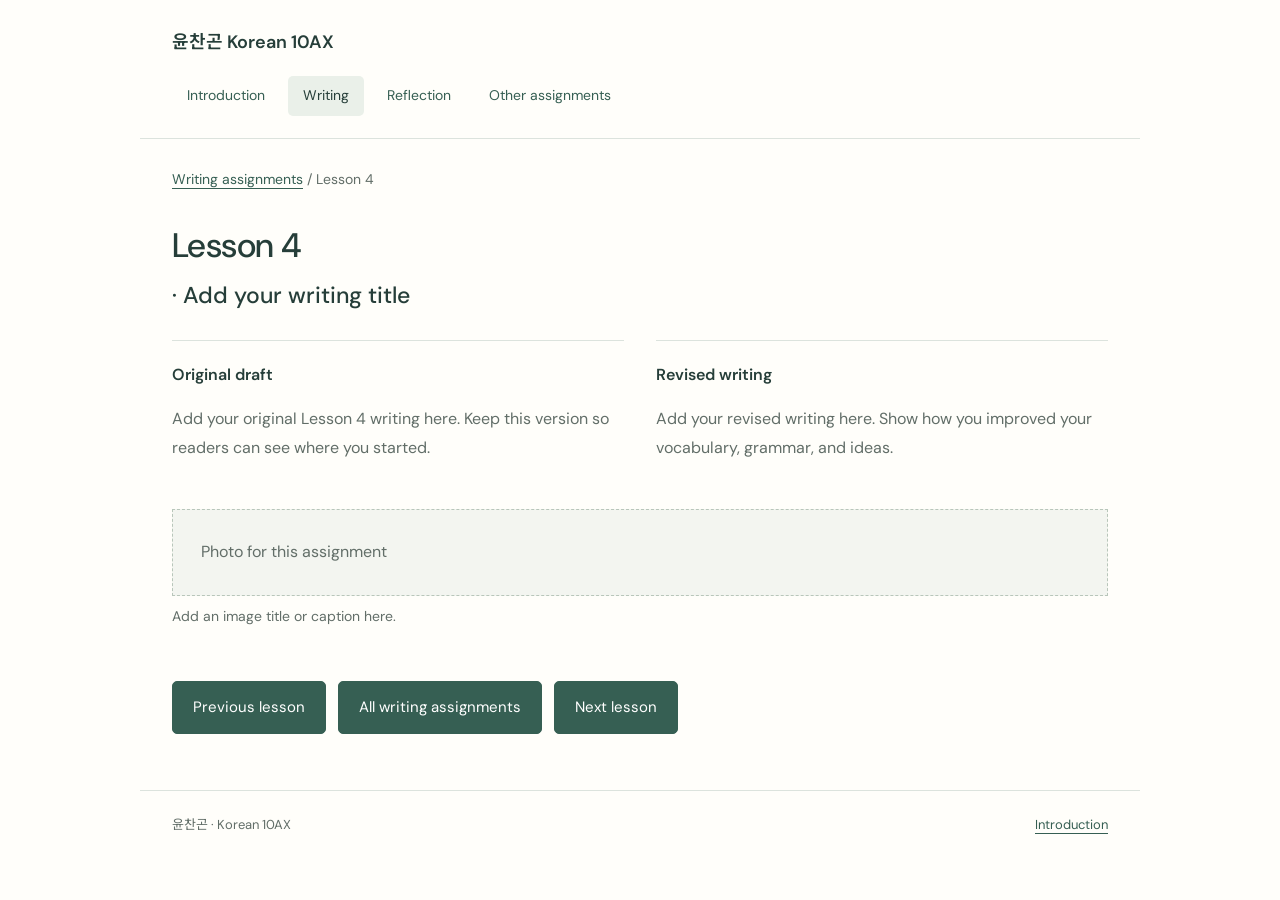
==== lesson-4.html @ b473e0be "Add separate assignment pages, Lesson 2 writing and photos, and portrait" ====
<!DOCTYPE html>
<html lang="en">
<head><meta charset="UTF-8"><meta name="viewport" content="width=device-width, initial-scale=1"><meta name="description" content="윤찬곤’s Korean 10AX class portfolio."><title>Lesson 4 | 윤찬곤 Korean 10AX</title><link rel="stylesheet" href="design.css"></head>
<body><header><a class="brand" href="index.html">윤찬곤 Korean 10AX</a><nav aria-label="Main navigation"><a class="nav-button" href="index.html">Introduction</a><a class="nav-button" href="writing.html" aria-current="page">Writing</a><a class="nav-button" href="reflection.html">Reflection</a><a class="nav-button" href="assignments.html">Other assignments</a></nav></header>
<main><p class="breadcrumb"><a href="writing.html">Writing assignments</a> / Lesson 4</p><article class="lesson" id="lesson-4"><div class="lesson-heading"><div><h1>Lesson 4 <span>· Add your writing title</span></h1></div></div><div class="versions"><section><h4>Original draft</h4><p class="placeholder">Add your original Lesson 4 writing here. Keep this version so readers can see where you started.</p></section><section><h4>Revised writing</h4><p class="placeholder">Add your revised writing here. Show how you improved your vocabulary, grammar, and ideas.</p></section></div><figure><div class="image-placeholder">Photo for this assignment</div><figcaption>Add an image title or caption here.</figcaption></figure></article><div class="page-buttons"><a class="button" href="lesson-3.html">Previous lesson</a><a class="button" href="writing.html">All writing assignments</a><a class="button" href="lesson-5.html">Next lesson</a></div></main><footer><span>윤찬곤 · Korean 10AX</span><a href="index.html">Introduction</a></footer></body></html>
---- design.css ----
@import url('https://fonts.googleapis.com/css2?family=DM+Sans:wght@400;500;600;700&family=Noto+Sans+KR:wght@400;500;600&display=swap');
:root { --ink: #263e39; --accent: #365f53; --muted: #626e68; --line: #dce3dd; --paper: #fffefa; --tint: #eaf0e9; }
* { box-sizing: border-box; }
body { margin: 0; color: var(--ink); background: var(--paper); font-family: 'DM Sans', 'Noto Sans KR', sans-serif; font-size: 16px; line-height: 1.8; }
a { color: var(--accent); text-underline-offset: 4px; }
header, main, footer { max-width: 1000px; margin: auto; padding-left: 32px; padding-right: 32px; }
header { padding-top: 26px; padding-bottom: 22px; border-bottom: 1px solid var(--line); }
.brand { color: var(--ink); text-decoration: none; font-weight: 600; font-size: 18px; }
nav { display: flex; flex-wrap: wrap; gap: 8px; margin-top: 18px; }
.nav-button { padding: 7px 15px; text-decoration: none; border-radius: 5px; font-size: 14px; }
.nav-button[aria-current="page"], .nav-button:hover { background: var(--tint); color: var(--ink); }
main { min-height: 65vh; padding-bottom: 56px; }
.hero { padding: 48px 32px; margin: 32px 0; background: var(--tint); border-top: 3px solid var(--accent); border-radius: 4px; }
h1, h2 { font-weight: 500; line-height: 1.4; }
h1 { font-size: 34px; margin: 0 0 14px; letter-spacing: -.6px; }
h2 { font-size: 25px; margin: 0 0 16px; }
h3 { font-size: 20px; }
h1 span { display: block; font-size: 23px; margin-top: 10px; letter-spacing: 0; }
h4 { font-size: 16px; margin: 0 0 16px; font-weight: 600; }
p { margin: 0 0 18px; }
.eyebrow { color: var(--accent); font-size: 12px; font-weight: 600; letter-spacing: 1.5px; }
.hero > p:last-child { margin: 0; color: var(--muted); }
.about { padding: 12px 0 32px; margin-bottom: 32px; border-bottom: 1px solid var(--line); }
.introduction { max-width: 720px; font-size: 18px; line-height: 2; word-break: keep-all; overflow-wrap: anywhere; }
.page-heading, .reflection { padding-top: 40px; }
.page-heading > p, .placeholder, figcaption, .breadcrumb { color: var(--muted); }
.page-buttons { display: flex; flex-wrap: wrap; gap: 12px; margin-top: 28px; }
.button { display: inline-block; padding: 12px 20px; background: var(--accent); color: white; text-decoration: none; border: 1px solid var(--accent); border-radius: 5px; font-size: 15px; }
.button:hover { background: #294b41; }
.breadcrumb { margin-top: 28px; font-size: 14px; }
.lesson { padding: 12px 0 24px; }
.assignment-prompt { padding: 22px; margin: 28px 0; background: #f1f4ef; border-left: 3px solid #99af9f; }
.assignment-prompt p:last-child { margin-bottom: 0; }
.versions { display: grid; grid-template-columns: 1fr 1fr; gap: 32px; margin-top: 28px; }
.versions section { min-width: 0; border-top: 1px solid var(--line); padding-top: 20px; overflow-wrap: anywhere; }
figure { margin: 28px 0 0; }
figure img { display: block; max-width: 100%; height: auto; border-radius: 4px; }
figcaption { font-size: 14px; margin-top: 8px; }
.image-placeholder, .empty-state { padding: 28px; background: #f3f5f0; border: 1px dashed #b8c6ba; color: var(--muted); }
.empty-state p { margin: 0; }
.reflection-paper { border-top: 1px solid var(--line); margin-top: 30px; padding-top: 20px; }
footer { border-top: 1px solid var(--line); padding-top: 22px; padding-bottom: 26px; display: flex; justify-content: space-between; flex-wrap: wrap; gap: 12px; color: var(--muted); font-size: 13px; }
a:focus-visible { outline: 3px solid #a47836; outline-offset: 4px; }
@media (max-width: 600px) {
 header, main, footer { padding-left: 20px; padding-right: 20px; }
 h1 { font-size: 28px; }
 h1 span { font-size: 20px; }
 .hero { padding: 32px 22px; }
 .nav-button { padding: 7px 10px; }
 .versions { grid-template-columns: 1fr; gap: 20px; }
 .introduction { font-size: 17px; }
}

.portrait { float: right; width: 190px; margin: 0 0 20px 32px; }
.about::after { content: ""; display: table; clear: both; }
.lesson-gallery { display: grid; grid-template-columns: 1fr 1fr; gap: 24px; align-items: start; }
.draft-note { color: var(--muted); font-size: 13px; line-height: 1.6; }
@media (max-width: 600px) {
 .portrait { float: none; width: 170px; margin: 0 0 24px; }
 .lesson-gallery { grid-template-columns: 1fr; gap: 0; }
}
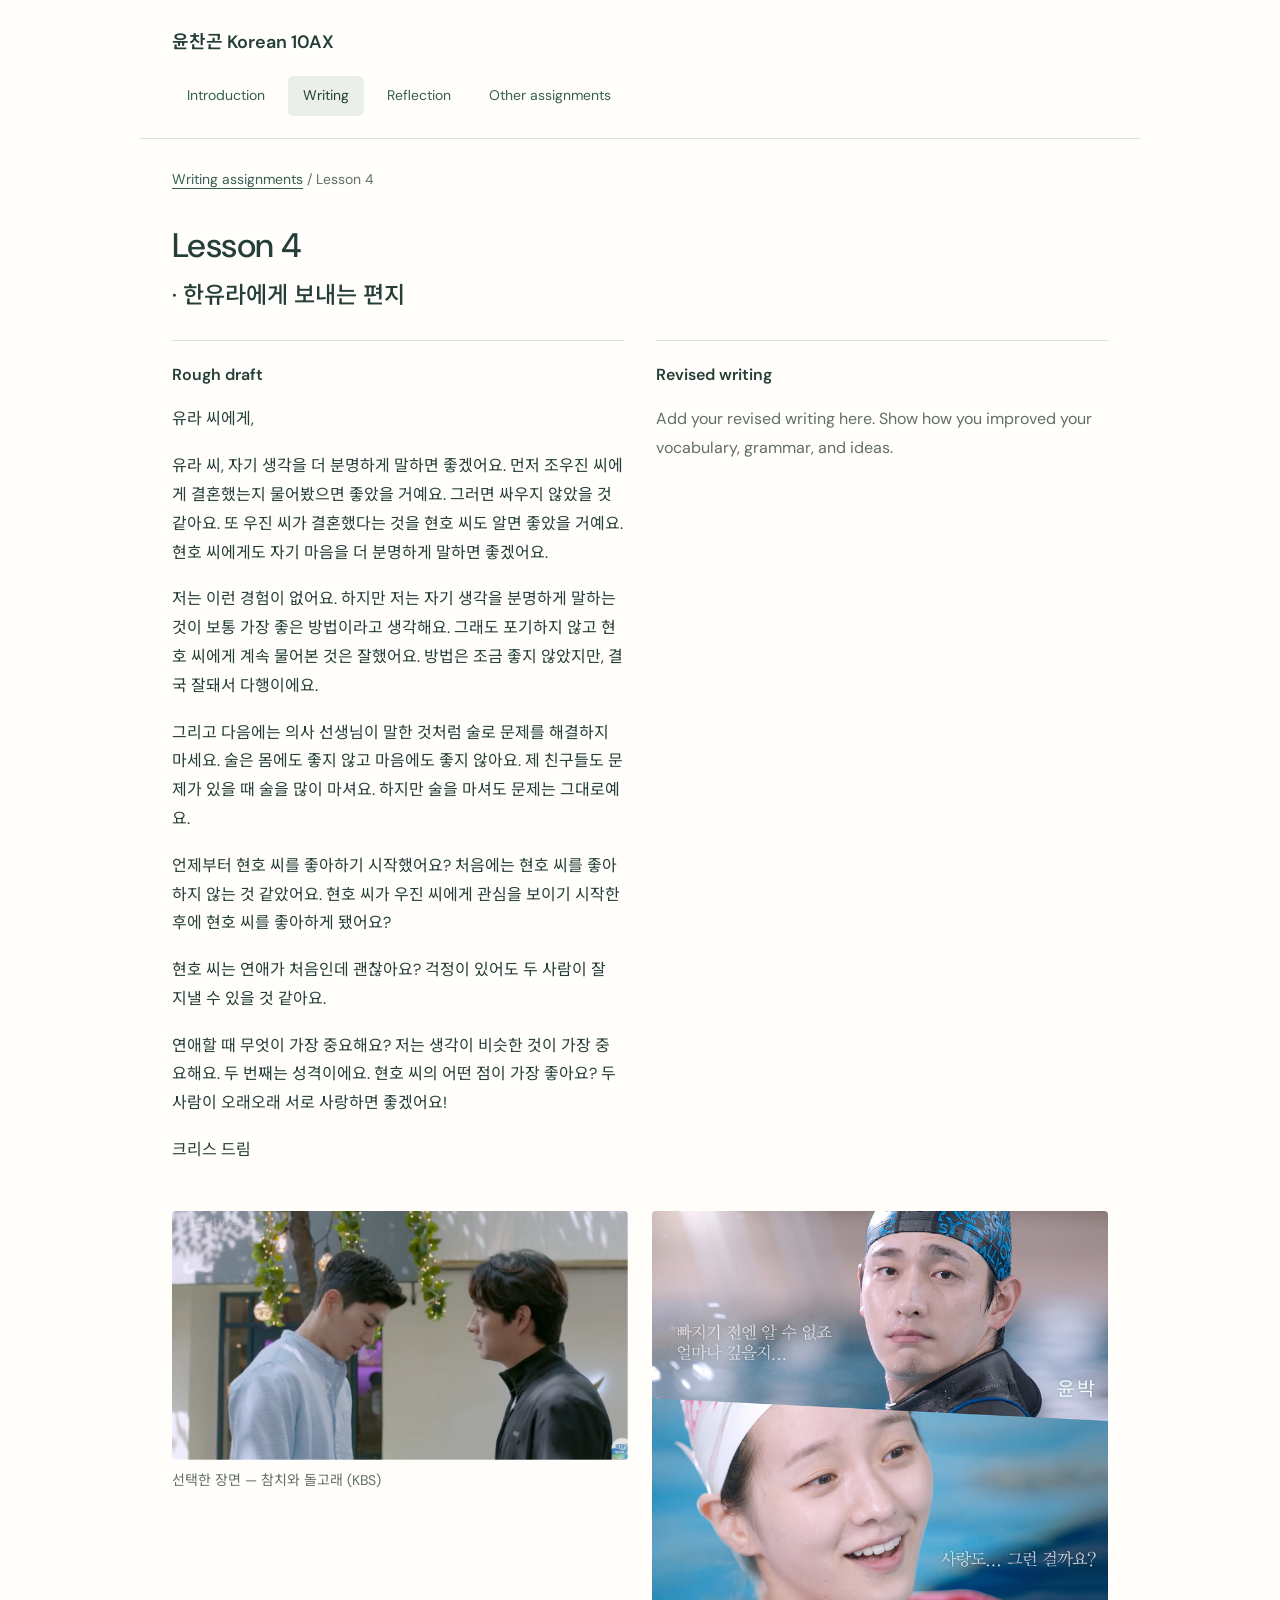
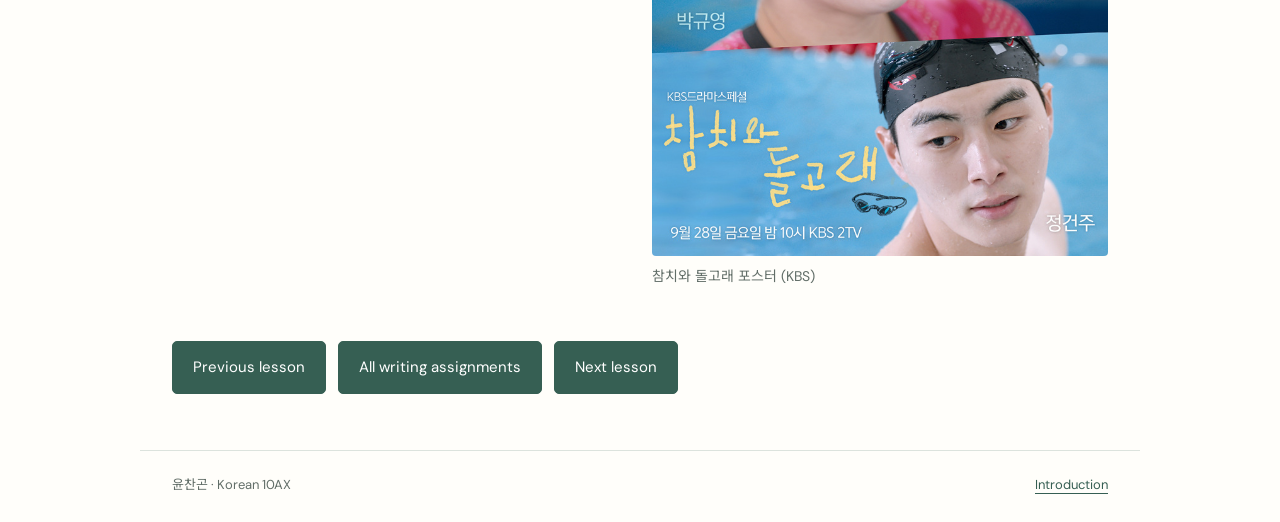
==== commit dd09aed1: "Add simple Korean Lesson 4 rough draft and drama images" ====
--- a/lesson-4.html
+++ b/lesson-4.html
@@ -2,4 +2,4 @@
 <html lang="en">
 <head><meta charset="UTF-8"><meta name="viewport" content="width=device-width, initial-scale=1"><meta name="description" content="윤찬곤’s Korean 10AX class portfolio."><title>Lesson 4 | 윤찬곤 Korean 10AX</title><link rel="stylesheet" href="design.css"></head>
 <body><header><a class="brand" href="index.html">윤찬곤 Korean 10AX</a><nav aria-label="Main navigation"><a class="nav-button" href="index.html">Introduction</a><a class="nav-button" href="writing.html" aria-current="page">Writing</a><a class="nav-button" href="reflection.html">Reflection</a><a class="nav-button" href="assignments.html">Other assignments</a></nav></header>
-<main><p class="breadcrumb"><a href="writing.html">Writing assignments</a> / Lesson 4</p><article class="lesson" id="lesson-4"><div class="lesson-heading"><div><h1>Lesson 4 <span>· Add your writing title</span></h1></div></div><div class="versions"><section><h4>Original draft</h4><p class="placeholder">Add your original Lesson 4 writing here. Keep this version so readers can see where you started.</p></section><section><h4>Revised writing</h4><p class="placeholder">Add your revised writing here. Show how you improved your vocabulary, grammar, and ideas.</p></section></div><figure><div class="image-placeholder">Photo for this assignment</div><figcaption>Add an image title or caption here.</figcaption></figure></article><div class="page-buttons"><a class="button" href="lesson-3.html">Previous lesson</a><a class="button" href="writing.html">All writing assignments</a><a class="button" href="lesson-5.html">Next lesson</a></div></main><footer><span>윤찬곤 · Korean 10AX</span><a href="index.html">Introduction</a></footer></body></html>+<main><p class="breadcrumb"><a href="writing.html">Writing assignments</a> / Lesson 4</p><article class="lesson" id="lesson-4"><div class="lesson-heading"><div><h1>Lesson 4 <span>· 한유라에게 보내는 편지</span></h1></div></div><div class="versions"><section lang="ko"><h4 lang="en">Rough draft</h4><p>유라 씨에게,</p><p>유라 씨, 자기 생각을 더 분명하게 말하면 좋겠어요. 먼저 조우진 씨에게 결혼했는지 물어봤으면 좋았을 거예요. 그러면 싸우지 않았을 것 같아요. 또 우진 씨가 결혼했다는 것을 현호 씨도 알면 좋았을 거예요. 현호 씨에게도 자기 마음을 더 분명하게 말하면 좋겠어요.</p><p>저는 이런 경험이 없어요. 하지만 저는 자기 생각을 분명하게 말하는 것이 보통 가장 좋은 방법이라고 생각해요. 그래도 포기하지 않고 현호 씨에게 계속 물어본 것은 잘했어요. 방법은 조금 좋지 않았지만, 결국 잘돼서 다행이에요.</p><p>그리고 다음에는 의사 선생님이 말한 것처럼 술로 문제를 해결하지 마세요. 술은 몸에도 좋지 않고 마음에도 좋지 않아요. 제 친구들도 문제가 있을 때 술을 많이 마셔요. 하지만 술을 마셔도 문제는 그대로예요.</p><p>언제부터 현호 씨를 좋아하기 시작했어요? 처음에는 현호 씨를 좋아하지 않는 것 같았어요. 현호 씨가 우진 씨에게 관심을 보이기 시작한 후에 현호 씨를 좋아하게 됐어요?</p><p>현호 씨는 연애가 처음인데 괜찮아요? 걱정이 있어도 두 사람이 잘 지낼 수 있을 것 같아요.</p><p>연애할 때 무엇이 가장 중요해요? 저는 생각이 비슷한 것이 가장 중요해요. 두 번째는 성격이에요. 현호 씨의 어떤 점이 가장 좋아요? 두 사람이 오래오래 서로 사랑하면 좋겠어요!</p><p>크리스 드림</p></section><section><h4>Revised writing</h4><p class="placeholder">Add your revised writing here. Show how you improved your vocabulary, grammar, and ideas.</p></section></div><div class="lesson-gallery"><figure><img src="images/L4_Chosen_Scene.png" alt="Two characters talking in a scene from Tuna and Dolphin" width="547" height="299" loading="lazy"><figcaption lang="ko">선택한 장면 — 참치와 돌고래 (KBS)</figcaption></figure><figure><img src="images/L4_KBS_Drama_Special-_Tuna_and_Dolphin-p01.jpg" alt="KBS drama poster for Tuna and Dolphin" width="724" height="1024" loading="lazy"><figcaption lang="ko">참치와 돌고래 포스터 (KBS)</figcaption></figure></div></article><div class="page-buttons"><a class="button" href="lesson-3.html">Previous lesson</a><a class="button" href="writing.html">All writing assignments</a><a class="button" href="lesson-5.html">Next lesson</a></div></main><footer><span>윤찬곤 · Korean 10AX</span><a href="index.html">Introduction</a></footer></body></html>
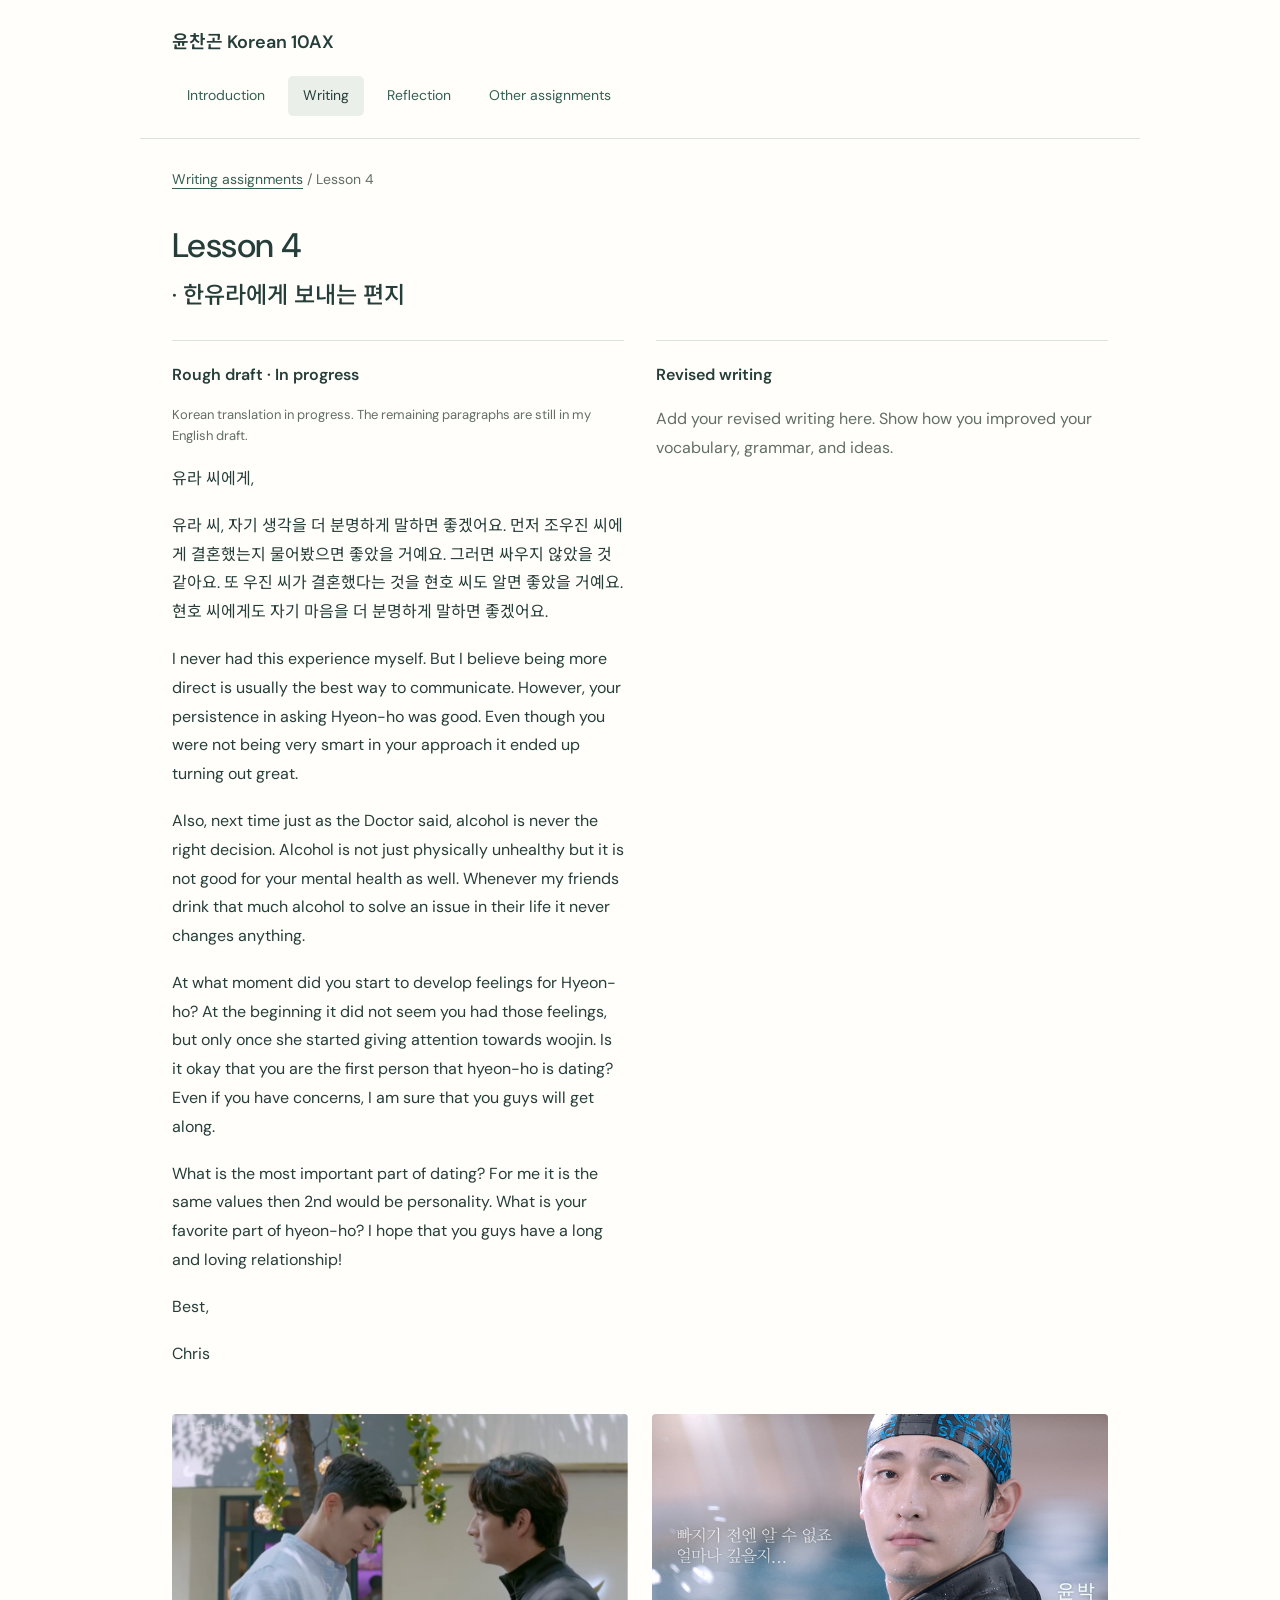
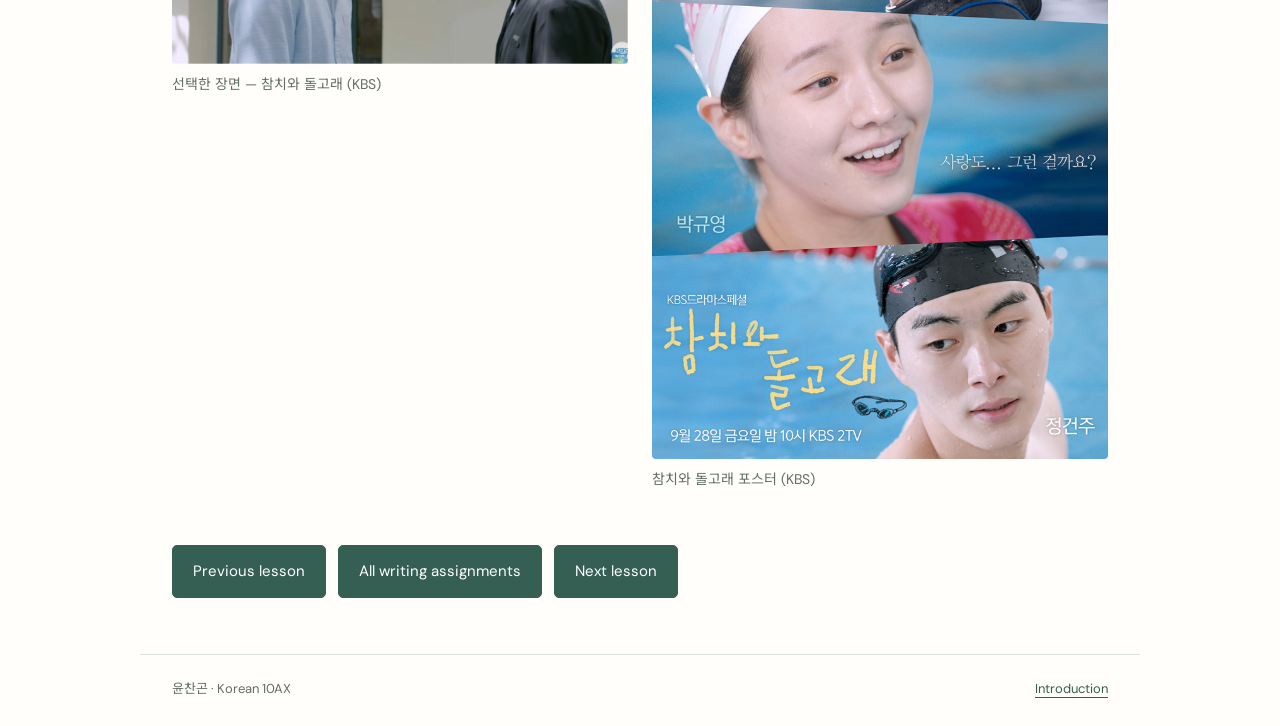
==== commit d456ffa0: "Show Lesson 4 as unfinished Korean translation with English remainder" ====
--- a/lesson-4.html
+++ b/lesson-4.html
@@ -2,4 +2,4 @@
 <html lang="en">
 <head><meta charset="UTF-8"><meta name="viewport" content="width=device-width, initial-scale=1"><meta name="description" content="윤찬곤’s Korean 10AX class portfolio."><title>Lesson 4 | 윤찬곤 Korean 10AX</title><link rel="stylesheet" href="design.css"></head>
 <body><header><a class="brand" href="index.html">윤찬곤 Korean 10AX</a><nav aria-label="Main navigation"><a class="nav-button" href="index.html">Introduction</a><a class="nav-button" href="writing.html" aria-current="page">Writing</a><a class="nav-button" href="reflection.html">Reflection</a><a class="nav-button" href="assignments.html">Other assignments</a></nav></header>
-<main><p class="breadcrumb"><a href="writing.html">Writing assignments</a> / Lesson 4</p><article class="lesson" id="lesson-4"><div class="lesson-heading"><div><h1>Lesson 4 <span>· 한유라에게 보내는 편지</span></h1></div></div><div class="versions"><section lang="ko"><h4 lang="en">Rough draft</h4><p>유라 씨에게,</p><p>유라 씨, 자기 생각을 더 분명하게 말하면 좋겠어요. 먼저 조우진 씨에게 결혼했는지 물어봤으면 좋았을 거예요. 그러면 싸우지 않았을 것 같아요. 또 우진 씨가 결혼했다는 것을 현호 씨도 알면 좋았을 거예요. 현호 씨에게도 자기 마음을 더 분명하게 말하면 좋겠어요.</p><p>저는 이런 경험이 없어요. 하지만 저는 자기 생각을 분명하게 말하는 것이 보통 가장 좋은 방법이라고 생각해요. 그래도 포기하지 않고 현호 씨에게 계속 물어본 것은 잘했어요. 방법은 조금 좋지 않았지만, 결국 잘돼서 다행이에요.</p><p>그리고 다음에는 의사 선생님이 말한 것처럼 술로 문제를 해결하지 마세요. 술은 몸에도 좋지 않고 마음에도 좋지 않아요. 제 친구들도 문제가 있을 때 술을 많이 마셔요. 하지만 술을 마셔도 문제는 그대로예요.</p><p>언제부터 현호 씨를 좋아하기 시작했어요? 처음에는 현호 씨를 좋아하지 않는 것 같았어요. 현호 씨가 우진 씨에게 관심을 보이기 시작한 후에 현호 씨를 좋아하게 됐어요?</p><p>현호 씨는 연애가 처음인데 괜찮아요? 걱정이 있어도 두 사람이 잘 지낼 수 있을 것 같아요.</p><p>연애할 때 무엇이 가장 중요해요? 저는 생각이 비슷한 것이 가장 중요해요. 두 번째는 성격이에요. 현호 씨의 어떤 점이 가장 좋아요? 두 사람이 오래오래 서로 사랑하면 좋겠어요!</p><p>크리스 드림</p></section><section><h4>Revised writing</h4><p class="placeholder">Add your revised writing here. Show how you improved your vocabulary, grammar, and ideas.</p></section></div><div class="lesson-gallery"><figure><img src="images/L4_Chosen_Scene.png" alt="Two characters talking in a scene from Tuna and Dolphin" width="547" height="299" loading="lazy"><figcaption lang="ko">선택한 장면 — 참치와 돌고래 (KBS)</figcaption></figure><figure><img src="images/L4_KBS_Drama_Special-_Tuna_and_Dolphin-p01.jpg" alt="KBS drama poster for Tuna and Dolphin" width="724" height="1024" loading="lazy"><figcaption lang="ko">참치와 돌고래 포스터 (KBS)</figcaption></figure></div></article><div class="page-buttons"><a class="button" href="lesson-3.html">Previous lesson</a><a class="button" href="writing.html">All writing assignments</a><a class="button" href="lesson-5.html">Next lesson</a></div></main><footer><span>윤찬곤 · Korean 10AX</span><a href="index.html">Introduction</a></footer></body></html>+<main><p class="breadcrumb"><a href="writing.html">Writing assignments</a> / Lesson 4</p><article class="lesson" id="lesson-4"><div class="lesson-heading"><div><h1>Lesson 4 <span>· 한유라에게 보내는 편지</span></h1></div></div><div class="versions"><section><h4>Rough draft · In progress</h4><p class="draft-note">Korean translation in progress. The remaining paragraphs are still in my English draft.</p><div lang="ko"><p>유라 씨에게,</p><p>유라 씨, 자기 생각을 더 분명하게 말하면 좋겠어요. 먼저 조우진 씨에게 결혼했는지 물어봤으면 좋았을 거예요. 그러면 싸우지 않았을 것 같아요. 또 우진 씨가 결혼했다는 것을 현호 씨도 알면 좋았을 거예요. 현호 씨에게도 자기 마음을 더 분명하게 말하면 좋겠어요.</p></div><div lang="en"><p>I never had this experience myself. But I believe being more direct is usually the best way to communicate. However, your persistence in asking Hyeon-ho was good. Even though you were not being very smart in your approach it ended up turning out great.</p><p>Also, next time just as the Doctor said, alcohol is never the right decision. Alcohol is not just physically unhealthy but it is not good for your mental health as well. Whenever my friends drink that much alcohol to solve an issue in their life it never changes anything.</p><p>At what moment did you start to develop feelings for Hyeon-ho? At the beginning it did not seem you had those feelings, but only once she started giving attention towards woojin. Is it okay that you are the first person that hyeon-ho is dating? Even if you have concerns, I am sure that you guys will get along.</p><p>What is the most important part of dating? For me it is the same values then 2nd would be personality. What is your favorite part of hyeon-ho? I hope that you guys have a long and loving relationship!</p><p>Best,</p><p>Chris</p></div></section><section><h4>Revised writing</h4><p class="placeholder">Add your revised writing here. Show how you improved your vocabulary, grammar, and ideas.</p></section></div><div class="lesson-gallery"><figure><img src="images/L4_Chosen_Scene.png" alt="Two characters talking in a scene from Tuna and Dolphin" width="547" height="299" loading="lazy"><figcaption lang="ko">선택한 장면 — 참치와 돌고래 (KBS)</figcaption></figure><figure><img src="images/L4_KBS_Drama_Special-_Tuna_and_Dolphin-p01.jpg" alt="KBS drama poster for Tuna and Dolphin" width="724" height="1024" loading="lazy"><figcaption lang="ko">참치와 돌고래 포스터 (KBS)</figcaption></figure></div></article><div class="page-buttons"><a class="button" href="lesson-3.html">Previous lesson</a><a class="button" href="writing.html">All writing assignments</a><a class="button" href="lesson-5.html">Next lesson</a></div></main><footer><span>윤찬곤 · Korean 10AX</span><a href="index.html">Introduction</a></footer></body></html>
